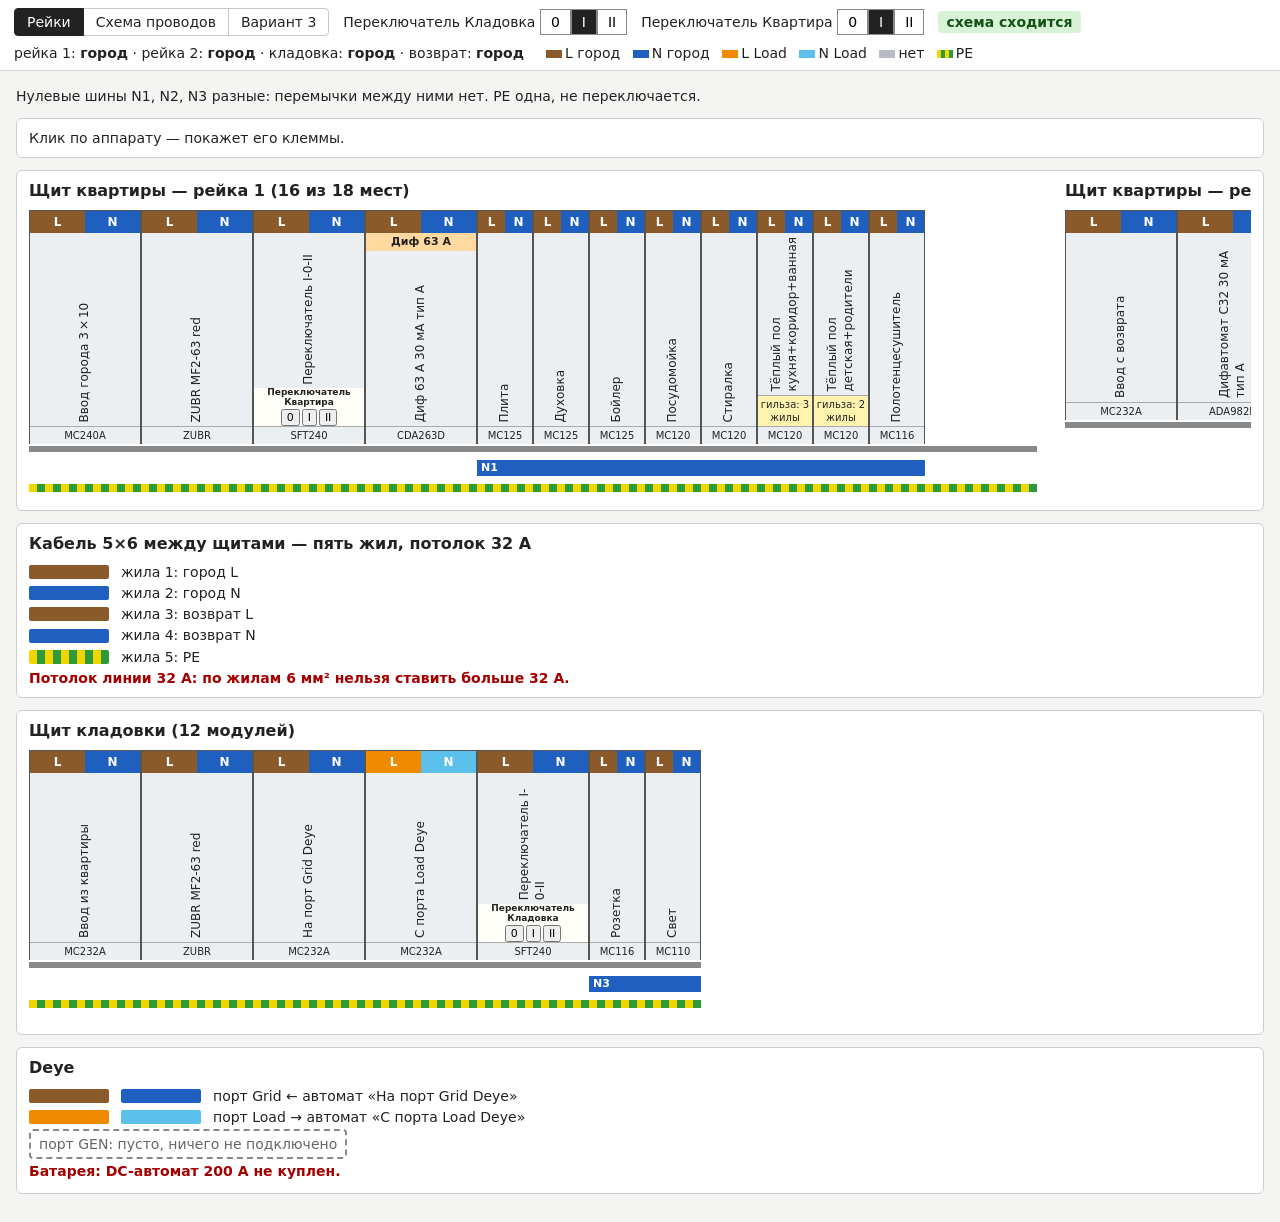
==== index.html @ 75563a38 "Add interactive panel views: rails, wires, and detailed variant. DIN layout plus two wire diagrams w" ====
<!doctype html>
<html lang="ru">
<head>
<meta charset="utf-8">
<meta name="viewport" content="width=device-width, initial-scale=1">
<title>Щиты: квартира и кладовка</title>
<style>
  :root {
    --grid-l: #8b5a2b; --grid-n: #1f5fbf;
    --load-l: #f08a00; --load-n: #5bc0eb;
    --dead: #9aa0a6; --mod: 56px;
  }
  body { font: 14px/1.3 system-ui, sans-serif; margin: 0; background: #f4f4f2; color: #222; }
  .page { padding: 16px; }
  header.site button { font: inherit; padding: 3px 10px; border: 1px solid #888; background: #fff; cursor: pointer; }
  header.site button.on { background: #222; color: #fff; }
  .swatches i { display: inline-block; width: 16px; height: 8px; margin: 0 3px 0 8px; vertical-align: middle; }
  h2 { font-size: 16px; margin: 0 0 8px; }
  .board, .cable, .deye { background: #fff; border: 1px solid #ccc; border-radius: 6px; padding: 10px 12px; margin: 12px 0; }
  .sw { display: inline-block; width: 22px; height: 12px; border-radius: 2px; vertical-align: middle; margin-right: 4px; }
  .grid-L { background: var(--grid-l); } .grid-N { background: var(--grid-n); }
  .load-L { background: var(--load-l); } .load-N { background: var(--load-n); }
  .dead-L, .dead-N { background: var(--dead); }
  .pe { background: repeating-linear-gradient(90deg, #f2d600 0 8px, #2e9b3a 8px 16px); }
  .rail { display: flex; position: relative; width: calc(var(--mod) * 18); margin-bottom: 24px;
          border-bottom: 6px solid #888; padding-bottom: 2px; }
  .rail.s12 { width: calc(var(--mod) * 12); }
.pair, .scroll { display: flex; gap: 28px; align-items: flex-start; overflow-x: auto; }
  .scroll { display: block; padding-bottom: 8px; }
  .dev { box-sizing: border-box; width: calc(var(--mod) * var(--m)); border: 1px solid #555; border-bottom: 0;
         background: #eceff1; display: flex; flex-direction: column; min-height: 210px; position: relative; flex: none; }
  .t { display: flex; height: 22px; }
  .t span { flex: 1; text-align: center; font-weight: 700; color: #fff; line-height: 22px; font-size: 12px; }
  .name { writing-mode: vertical-rl; transform: rotate(180deg); flex: 1; align-self: center;
          font-size: 12px; padding: 4px 0; text-align: left; }
  .part { font-size: 10px; text-align: center; border-top: 1px solid #aaa; padding: 2px 0; }
  .ferrule { font-size: 10px; background: #fff3b0; text-align: center; padding: 2px 1px; border-top: 1px solid #aaa; }
  .role { font-size: 11px; font-weight: 700; background: #ffd9a0; text-align: center; padding: 2px 0; }
  .nbar { height: 16px; margin: -16px 0 8px; color: #fff; font-size: 11px; font-weight: 700; line-height: 16px; padding-left: 4px; box-sizing: border-box; }
  .peBar { height: 8px; width: calc(var(--mod) * 18); margin-bottom: 8px; }
  .row { display: flex; gap: 8px; align-items: center; margin: 3px 0; }
  .row .sw { width: 80px; height: 14px; }
  .empty { border: 2px dashed #888; color: #666; padding: 4px 8px; border-radius: 4px; display: inline-block; }
  .warn { color: #a40000; font-weight: 700; }
  .badge { padding: 2px 8px; border-radius: 4px; font-weight: 700; }
  .badge.ok { background: #d7f2d7; color: #145214; } .badge.bad { background: #ffd9d9; color: #a40000; }
  .dev { cursor: pointer; }
  #terms { min-height: 1.3em; }
</style>
</head>
<body>
<link rel="stylesheet" href="scheme/nav.css">
<header class="site">
  <nav id="views"></nav>
  <script src="scheme/nav.js"></script>
  <span>Переключатель Кладовка
    <button data-g="storage" data-v="0">0</button><button data-g="storage" data-v="1">I</button><button data-g="storage" data-v="2">II</button>
  </span>
  <span>Переключатель Квартира
    <button data-g="apartment" data-v="0">0</button><button data-g="apartment" data-v="1">I</button><button data-g="apartment" data-v="2">II</button>
  </span>
  <span id="badge" class="badge"></span>
  <span id="status"></span>
  <span class="swatches">
    <i style="background:#8b5a2b"></i>L город
    <i style="background:#1f5fbf"></i>N город
    <i style="background:#f08a00"></i>L Load
    <i style="background:#5bc0eb"></i>N Load
    <i style="background:#b7bcc4"></i>нет
    <i style="background:repeating-linear-gradient(90deg,#f2d600 0 4px,#2e9b3a 4px 8px)"></i>PE
  </span>
</header>
<div class="page">
<div>Нулевые шины N1, N2, N3 разные: перемычки между ними нет. PE одна, не переключается.</div>
<div id="terms" class="board">Клик по аппарату — покажет его клеммы.</div>

<div class="board">
  <div class="pair">
    <div>
      <h2>Щит квартиры — рейка 1 (16 из 18 мест)</h2>
      <div class="rail" id="rail1"></div><div class="nbar" id="n1"></div><div class="peBar pe"></div>
    </div>
    <div>
      <h2>Щит квартиры — рейка 2 (17 из 18 мест)</h2>
      <div class="rail" id="rail2"></div><div class="nbar" id="n2"></div>
    </div>
  </div>
</div>

<div class="cable">
  <h2>Кабель 5×6 между щитами — пять жил, потолок 32 А</h2>
  <div class="row"><i class="sw" data-w="grid-L"></i>жила 1: город L</div>
  <div class="row"><i class="sw" data-w="grid-N"></i>жила 2: город N</div>
  <div class="row"><i class="sw" data-w="rtn-L"></i>жила 3: возврат L</div>
  <div class="row"><i class="sw" data-w="rtn-N"></i>жила 4: возврат N</div>
  <div class="row"><i class="sw pe"></i>жила 5: PE</div>
  <div class="warn">Потолок линии 32 А: по жилам 6 мм² нельзя ставить больше 32 А.</div>
</div>

<div class="board">
  <h2>Щит кладовки (12 модулей)</h2>
  <div class="scroll"><div class="rail s12" id="storage"></div><div class="nbar" id="n3"></div><div class="peBar pe" style="width:calc(var(--mod)*12)"></div></div>
</div>

<div class="deye">
  <h2>Deye</h2>
  <div class="row"><i class="sw" data-w="grid-L"></i><i class="sw" data-w="grid-N"></i>порт Grid ← автомат «На порт Grid Deye»</div>
  <div class="row"><i class="sw load-L"></i><i class="sw load-N"></i>порт Load → автомат «С порта Load Deye»</div>
  <div class="row"><span class="empty">порт GEN: пусто, ничего не подключено</span></div>
  <div class="row"><span class="warn">Батарея: DC-автомат 200 А не куплен.</span></div>
</div>

<script type="module">
import { devices, energize, selfCheck } from './scheme/circuit.js'

const d = devices()
const NAME = { grid: 'город', load: 'Load Deye', dead: 'нет напряжения' }
const pos = { storage: 1, apartment: 1 } // начальное положение: кладовка I, квартира I

const cls = (st, pole) => `${st}-${pole}`
function esc(t) { return t.replace(/[&<>]/g, (c) => ({ '&': '&amp;', '<': '&lt;', '>': '&gt;' })[c]) }
function posBox(g) {
  const name = g === 'storage' ? 'Кладовка' : 'Квартира'
  const btn = (v, t) => `<button data-g="${g}" data-v="${v}">${t}</button>`
  return `<div class="pos"><b>Переключатель<br>${name}</b><span>${btn(0, '0')}${btn(1, 'I')}${btn(2, 'II')}</span></div>`
}

// клеммы по клику: SFT240 и ZUBR из брифа, остальные вход сверху / выход снизу
function terminals(x) {
  if (x.part === 'SFT240') return 'I: фаза 2, ноль 6 · II: фаза 4, ноль 8 · верх: фаза 1, ноль 5'
  if (x.part === 'ZUBR') return 'вход сверху: 1 фаза, 2 ноль · выход снизу: 3 фаза, 4 ноль'
  if (x.modules === 2) return 'вход сверху: L и N отдельно · выход снизу: L и N отдельно'
  return 'вход сверху, выход снизу'
}

function render() {
  const s = energize(pos.storage, pos.apartment)
  // состояние провода для каждого аппарата: grid | load | dead
  const stateOf = {
    apartmentRail1: (i) => (i < 3 ? 'grid' : s.rail1), // до переключателя вход всегда город
    apartmentRail2: () => s.rail2,
    storage: (i) => ['grid', 'grid', s.deyeGrid, 'load', s.storageLoads, s.storageLoads, s.storageLoads][i],
  }
  const cable = { 'grid-L': 'grid-L', 'grid-N': 'grid-N',
                  'rtn-L': cls(s.returnPair, 'L'), 'rtn-N': cls(s.returnPair, 'N') }
  document.querySelectorAll('[data-w]').forEach((el) => { el.className = `sw ${cable[el.dataset.w]}` })

  for (const [key, id] of [['apartmentRail1', 'rail1'], ['apartmentRail2', 'rail2'], ['storage', 'storage']]) {
    document.getElementById(id).innerHTML = d[key].map((x, i) => {
      const st = stateOf[key](i)
      return `<div class="dev" data-k="${key}" data-i="${i}" style="--m:${x.modules}" title="${esc(x.name)}">
        <div class="t"><span class="${cls(st, 'L')}">L</span><span class="${cls(st, 'N')}">N</span></div>
        ${x.role ? `<div class="role">${esc(x.role)}</div>` : ''}
        <div class="name">${esc(x.name)}</div>
        ${x.part === 'SFT240' ? posBox(key === 'storage' ? 'storage' : 'apartment') : ''}
        ${x.ferrule ? `<div class="ferrule">гильза: ${esc(x.ferrule)}</div>` : ''}
        <div class="part">${esc(x.part)}</div></div>`
    }).join('')
  }

  // шина N начинается после CDA263D / ADA982D / SFT240 (storage) и идёт до конца рейки
  for (const [id, key, last, width, src] of [['n1', 'apartmentRail1', 3, 16, s.rail1], ['n2', 'apartmentRail2', 1, 16, s.rail2], ['n3', 'storage', 4, 12, s.storageLoads]]) {
    const off = d[key].slice(0, last + 1).reduce((a, x) => a + x.modules, 0)
    const el = document.getElementById(id)
    el.className = `nbar ${cls(src, 'N')}`
    el.style.marginLeft = `calc(var(--mod) * ${off})`
    el.style.width = `calc(var(--mod) * ${width - off})`
    el.textContent = id.toUpperCase()
  }

  document.getElementById('status').innerHTML =
    `рейка 1: <b>${NAME[s.rail1]}</b> · рейка 2: <b>${NAME[s.rail2]}</b> · кладовка: <b>${NAME[s.storageLoads]}</b> · возврат: <b>${NAME[s.returnPair]}</b>` +
    (s.fault ? ` · <span class="warn">короткое между городом и Load: ${esc(s.fault)}</span>` : '')
  document.querySelectorAll('[data-g]').forEach((b) =>
    b.classList.toggle('on', pos[b.dataset.g] === Number(b.dataset.v)))
}

document.addEventListener('click', (e) => {
  const b = e.target.closest('button[data-g]')
  if (b) {
    pos[b.dataset.g] = Number(b.dataset.v)
    render()
    return
  }
  const el = e.target.closest('.dev')
  if (!el) return
  const x = d[el.dataset.k][el.dataset.i]
  document.getElementById('terms').innerHTML = `<b>${esc(x.name)}</b> (${esc(x.part)}): ${esc(terminals(x))}`
})

const badge = document.getElementById('badge')
try {
  selfCheck()
  badge.textContent = 'схема сходится'
  badge.className = 'badge ok'
} catch (err) {
  badge.textContent = err.message
  badge.className = 'badge bad'
}

render()
</script>
</div>
</body>
</html>
---- scheme/nav.css ----
header.site {
  display: flex;
  flex-wrap: wrap;
  align-items: center;
  gap: 8px 14px;
  margin: 0;
  padding: 8px 14px;
  background: #fff;
  border-bottom: 1px solid #d5d8de;
  font: 14px/1.3 system-ui, sans-serif;
}
header.site > span { white-space: nowrap; }
.pos { display: flex; flex-direction: column; align-items: center; gap: 1px; font: 9px/1.1 system-ui, sans-serif; color: #222; background: #fffef9; }
.pos b { font-weight: 700; text-align: center; }
.pos button { font: 11px/1 system-ui, sans-serif; padding: 1px 4px; margin: 0 1px; }
#views { display: flex; flex-wrap: nowrap; }
#views a {
  text-decoration: none;
  color: #222;
  padding: 4px 12px;
  border: 1px solid #c5c8d0;
  background: #fff;
  margin-left: -1px;
}
#views a:first-child { margin-left: 0; border-radius: 4px 0 0 4px; }
#views a:last-child { border-radius: 0 4px 4px 0; }
#views a[aria-current="page"] { background: #222; color: #fff; border-color: #222; position: relative; }
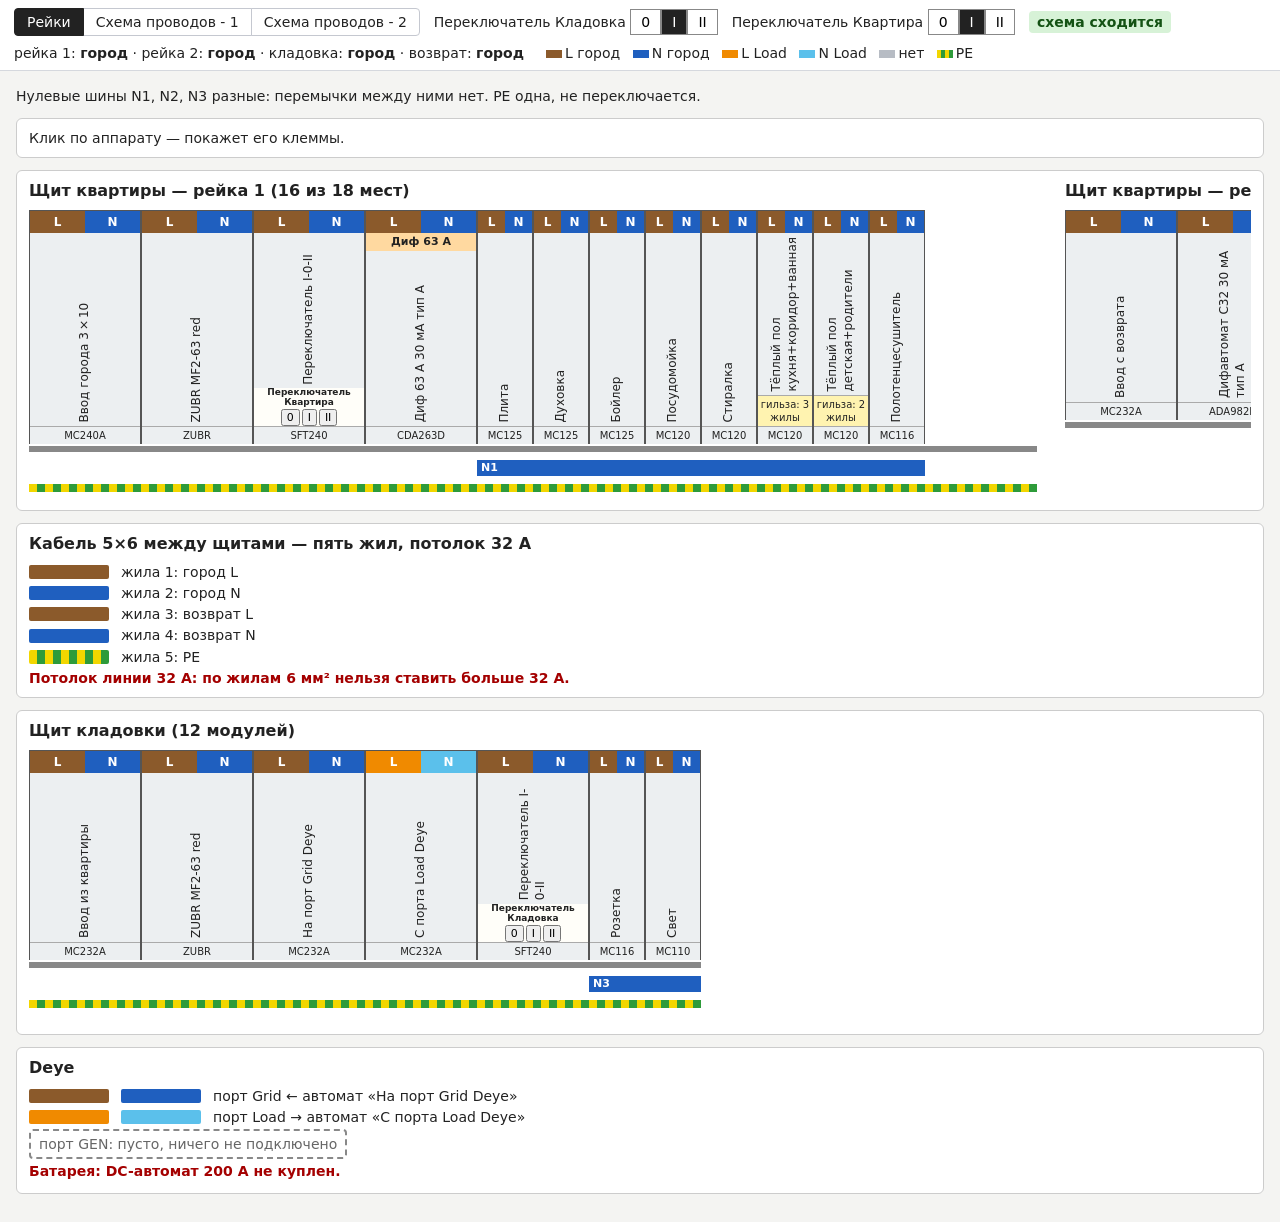
==== commit 1b849265: "Bust nav.js cache so renamed scheme tabs show up." ====
--- a/index.html
+++ b/index.html
@@ -52,7 +52,7 @@
 <link rel="stylesheet" href="scheme/nav.css">
 <header class="site">
   <nav id="views"></nav>
-  <script src="scheme/nav.js"></script>
+  <script src="scheme/nav.js?v=3"></script>
   <span>Переключатель Кладовка
     <button data-g="storage" data-v="0">0</button><button data-g="storage" data-v="1">I</button><button data-g="storage" data-v="2">II</button>
   </span>
